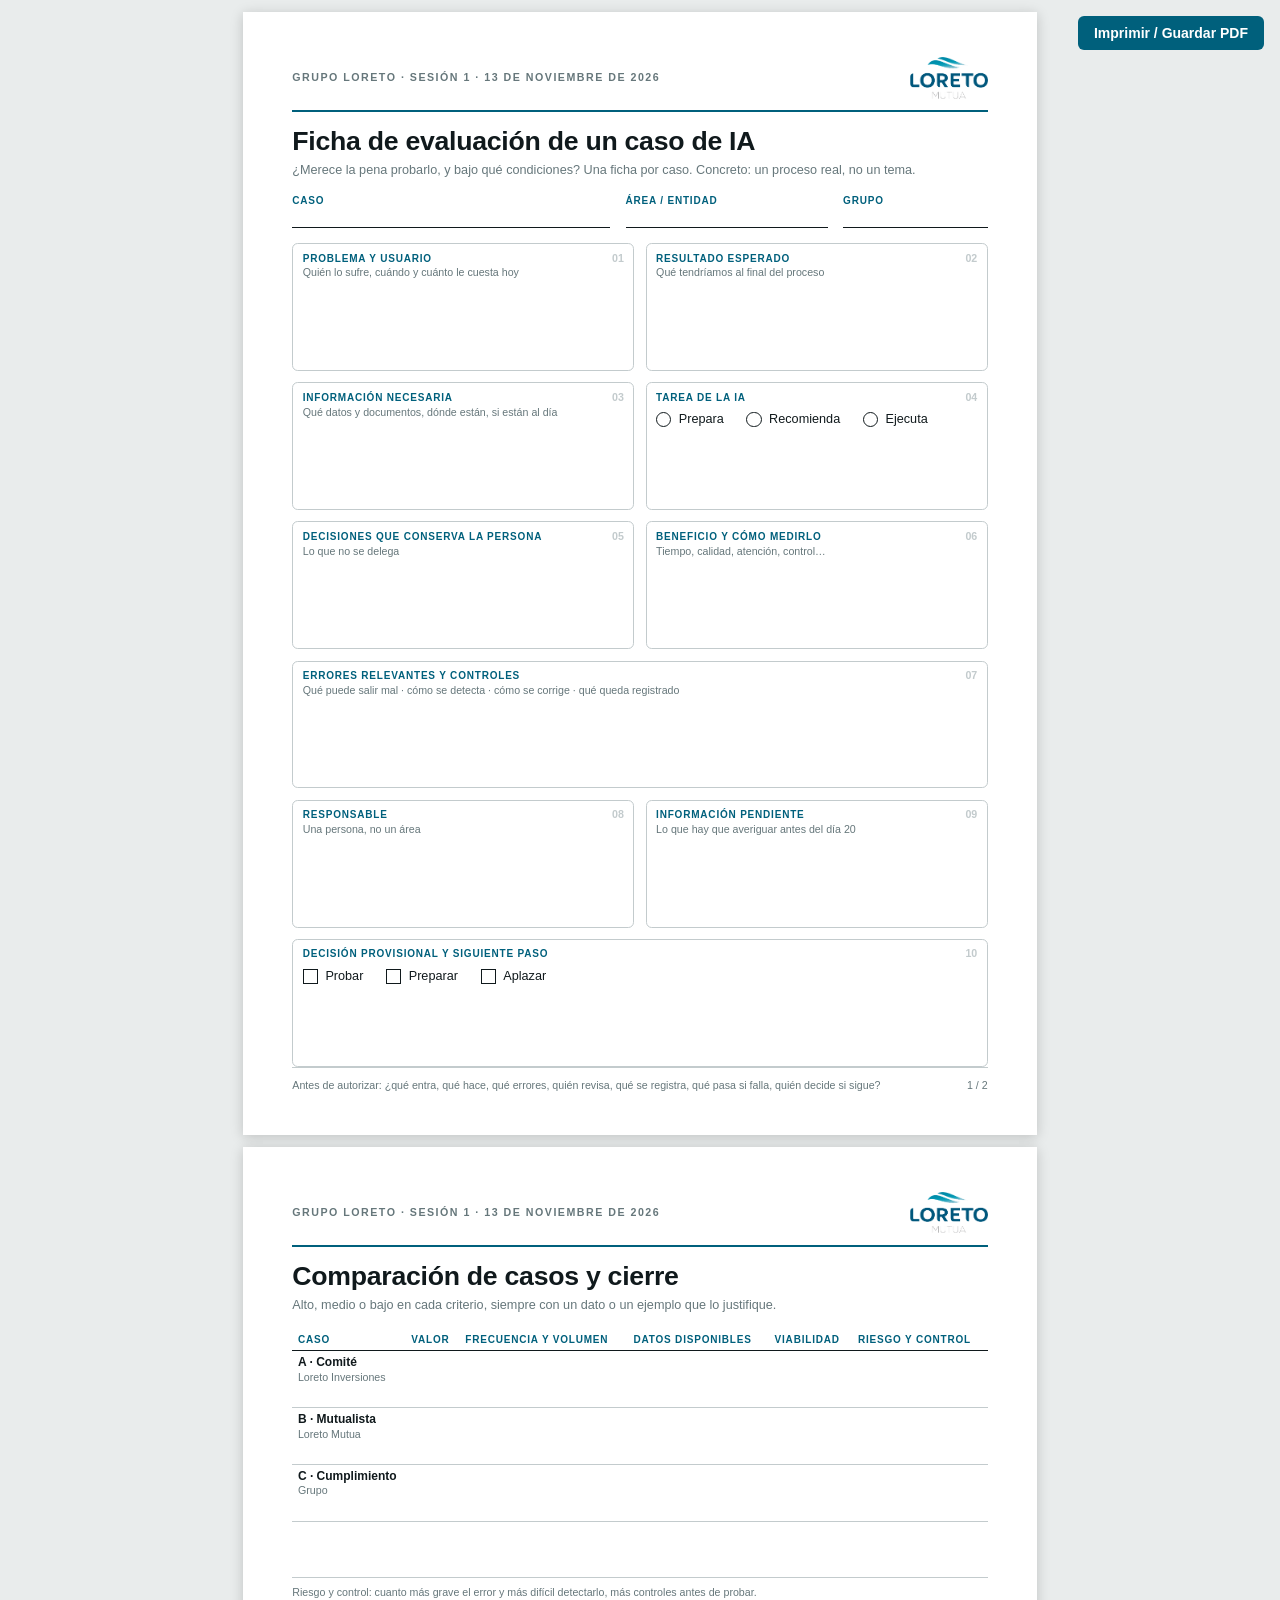
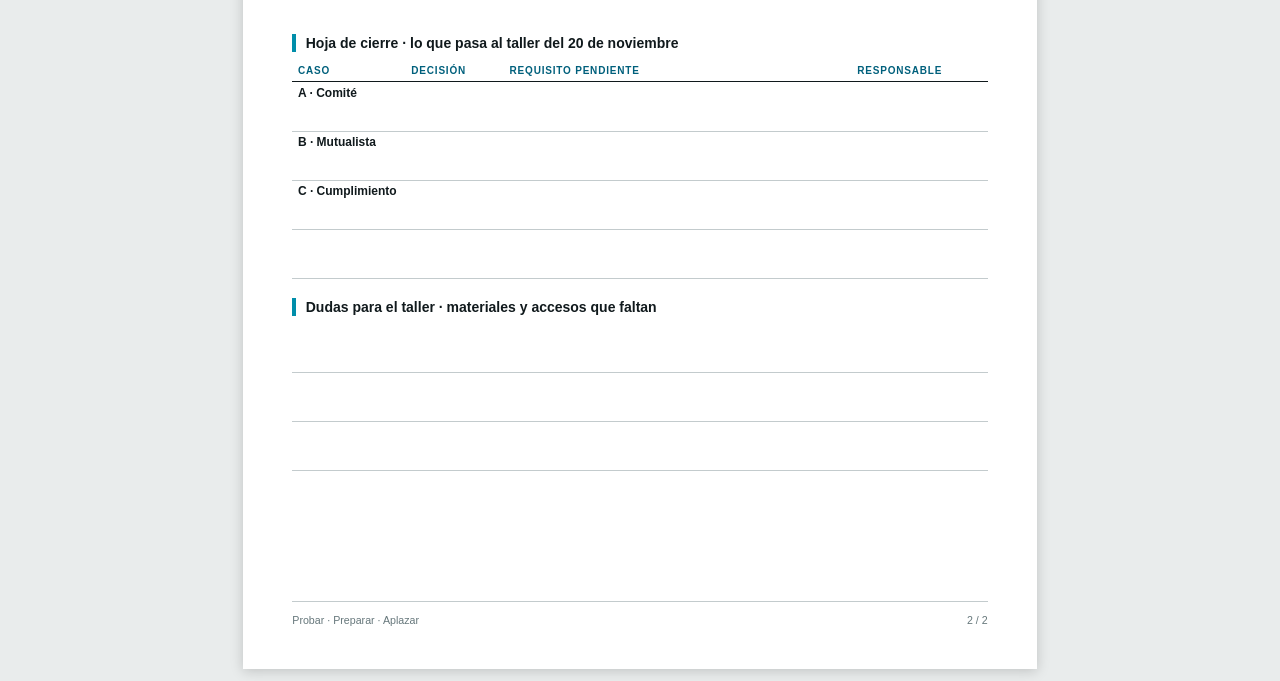
==== ficha.html @ 1c8eb963 "Grupo Loreto, sesión 1 (13 nov 2026): dónde empezar con la IA Presentación con dinámicas en pantalla" ====
<!doctype html>
<html lang="es">
<head>
<meta charset="utf-8">
<meta name="viewport" content="width=device-width, initial-scale=1">
<meta name="robots" content="noindex, nofollow">
<title>Ficha de evaluación · Grupo Loreto</title>
<link rel="icon" href="img/favicon.png">
<style>
:root { --petroleo: #00607c; --turquesa: #008eaa; --negro: #10191c; --gris: #66777b; --linea: #c3cbcd; }
* { box-sizing: border-box; margin: 0; padding: 0; }
body { font-family: 'Helvetica Neue', Helvetica, Arial, sans-serif; color: var(--negro); background: #e9ecec; font-size: 10.5pt; line-height: 1.3; }
.page { width: 210mm; min-height: 297mm; margin: 12px auto; background: #fff; padding: 12mm 13mm 11mm; box-shadow: 0 2px 12px rgba(0,0,0,.18); display: flex; flex-direction: column; }
.bar { display: flex; align-items: center; justify-content: space-between; border-bottom: 2px solid var(--petroleo); padding-bottom: 3mm; margin-bottom: 4mm; }
.bar img { height: 11mm; }
.kicker { font-size: 8pt; letter-spacing: .14em; text-transform: uppercase; font-weight: 700; color: var(--gris); }
h1 { font-size: 20pt; line-height: 1.1; letter-spacing: -.01em; margin: 0 0 1.5mm; }
.lead { color: var(--gris); font-size: 9.5pt; margin-bottom: 4mm; }
.who { display: grid; grid-template-columns: 2.2fr 1.4fr 1fr; gap: 4mm; margin-bottom: 4mm; }
.f { border-bottom: 1px solid var(--negro); min-height: 9mm; }
label, .box b { display: block; font-size: 7.5pt; letter-spacing: .08em; text-transform: uppercase; font-weight: 700; color: var(--petroleo); }
.box small { display: block; font-size: 8pt; color: var(--gris); margin-top: .5mm; }
.grid { display: grid; grid-template-columns: 1fr 1fr; gap: 3mm; flex: 1; grid-auto-rows: 1fr; }
.box { border: 1px solid var(--linea); border-radius: 1.5mm; padding: 2mm 2.5mm; min-height: 22mm; position: relative; }
.box .n { position: absolute; right: 2.5mm; top: 2mm; font-size: 8pt; font-weight: 700; color: var(--linea); }
.box.full { grid-column: 1 / -1; }
.opts { display: flex; gap: 6mm; margin-top: 2mm; font-size: 9.5pt; }
.opts span { display: inline-flex; align-items: center; gap: 2mm; }
.opts i { width: 4mm; height: 4mm; border: 1.5px solid var(--negro); display: inline-block; }
.opts.tarea i { border-radius: 50%; }
table { width: 100%; border-collapse: collapse; }
th { font-size: 7.5pt; letter-spacing: .08em; text-transform: uppercase; text-align: left; color: var(--petroleo); padding: 1.2mm 1.5mm; border-bottom: 1.5px solid var(--negro); vertical-align: bottom; }
td { border-bottom: 1px solid var(--linea); height: 15mm; padding: 1mm 1.5mm; vertical-align: top; font-size: 9pt; }
td.c { font-weight: 700; width: 30mm; }
td.c small { display: block; font-weight: 400; color: var(--gris); font-size: 8pt; }
.escala { font-size: 8pt; color: var(--gris); margin: 2mm 0 4mm; }
h2 { font-size: 10.5pt; margin: 5mm 0 2mm; padding-left: 2.5mm; border-left: 4px solid var(--turquesa); }
.tall td { height: 13mm; }
.foot { margin-top: auto; padding-top: 3mm; font-size: 8pt; color: var(--gris); display: flex; justify-content: space-between; border-top: 1px solid var(--linea); }
.print { position: fixed; right: 16px; top: 16px; background: var(--petroleo); color: #fff; border: 0; border-radius: 6px; padding: 10px 16px; font: 600 14px/1 'Helvetica Neue', Helvetica, Arial, sans-serif; cursor: pointer; }
.print:hover { background: #004a60; }
@page { size: A4; margin: 0; }
@media print {
  body { background: #fff; }
  .page { margin: 0; box-shadow: none; page-break-after: always; }
  .page:last-child { page-break-after: auto; }
  .print { display: none; }
  * { -webkit-print-color-adjust: exact; print-color-adjust: exact; }
}
</style>
</head>
<body>
<button class="print" onclick="window.print()">Imprimir / Guardar PDF</button>

<div class="page">
  <div class="bar"><span class="kicker">Grupo Loreto · Sesión 1 · 13 de noviembre de 2026</span><img src="img/loreto-color.png" alt="Loreto Mutua"></div>
  <h1>Ficha de evaluación de un caso de IA</h1>
  <div class="lead">¿Merece la pena probarlo, y bajo qué condiciones? Una ficha por caso. Concreto: un proceso real, no un tema.</div>

  <div class="who">
    <div class="f"><label>Caso</label></div>
    <div class="f"><label>Área / entidad</label></div>
    <div class="f"><label>Grupo</label></div>
  </div>

  <div class="grid">
    <div class="box"><span class="n">01</span><b>Problema y usuario</b><small>Quién lo sufre, cuándo y cuánto le cuesta hoy</small></div>
    <div class="box"><span class="n">02</span><b>Resultado esperado</b><small>Qué tendríamos al final del proceso</small></div>
    <div class="box"><span class="n">03</span><b>Información necesaria</b><small>Qué datos y documentos, dónde están, si están al día</small></div>
    <div class="box"><span class="n">04</span><b>Tarea de la IA</b>
      <div class="opts tarea"><span><i></i>Prepara</span><span><i></i>Recomienda</span><span><i></i>Ejecuta</span></div></div>
    <div class="box"><span class="n">05</span><b>Decisiones que conserva la persona</b><small>Lo que no se delega</small></div>
    <div class="box"><span class="n">06</span><b>Beneficio y cómo medirlo</b><small>Tiempo, calidad, atención, control…</small></div>
    <div class="box full"><span class="n">07</span><b>Errores relevantes y controles</b><small>Qué puede salir mal · cómo se detecta · cómo se corrige · qué queda registrado</small></div>
    <div class="box"><span class="n">08</span><b>Responsable</b><small>Una persona, no un área</small></div>
    <div class="box"><span class="n">09</span><b>Información pendiente</b><small>Lo que hay que averiguar antes del día 20</small></div>
    <div class="box full"><span class="n">10</span><b>Decisión provisional y siguiente paso</b>
      <div class="opts"><span><i></i>Probar</span><span><i></i>Preparar</span><span><i></i>Aplazar</span></div></div>
  </div>
  <div class="foot"><span>Antes de autorizar: ¿qué entra, qué hace, qué errores, quién revisa, qué se registra, qué pasa si falla, quién decide si sigue?</span><span>1 / 2</span></div>
</div>

<div class="page">
  <div class="bar"><span class="kicker">Grupo Loreto · Sesión 1 · 13 de noviembre de 2026</span><img src="img/loreto-color.png" alt="Loreto Mutua"></div>
  <h1>Comparación de casos y cierre</h1>
  <div class="lead">Alto, medio o bajo en cada criterio, siempre con un dato o un ejemplo que lo justifique.</div>

  <table>
    <tr><th>Caso</th><th>Valor</th><th>Frecuencia y volumen</th><th>Datos disponibles</th><th>Viabilidad</th><th>Riesgo y control</th></tr>
    <tr><td class="c">A · Comité<small>Loreto Inversiones</small></td><td></td><td></td><td></td><td></td><td></td></tr>
    <tr><td class="c">B · Mutualista<small>Loreto Mutua</small></td><td></td><td></td><td></td><td></td><td></td></tr>
    <tr><td class="c">C · Cumplimiento<small>Grupo</small></td><td></td><td></td><td></td><td></td><td></td></tr>
    <tr><td class="c">&nbsp;</td><td></td><td></td><td></td><td></td><td></td></tr>
  </table>
  <div class="escala">Riesgo y control: cuanto más grave el error y más difícil detectarlo, más controles antes de probar.</div>

  <h2>Hoja de cierre · lo que pasa al taller del 20 de noviembre</h2>
  <table class="tall">
    <tr><th style="width:30mm">Caso</th><th style="width:26mm">Decisión</th><th>Requisito pendiente</th><th style="width:36mm">Responsable</th></tr>
    <tr><td class="c">A · Comité</td><td></td><td></td><td></td></tr>
    <tr><td class="c">B · Mutualista</td><td></td><td></td><td></td></tr>
    <tr><td class="c">C · Cumplimiento</td><td></td><td></td><td></td></tr>
    <tr><td class="c">&nbsp;</td><td></td><td></td><td></td></tr>
  </table>

  <h2>Dudas para el taller · materiales y accesos que faltan</h2>
  <table class="tall">
    <tr><td></td></tr><tr><td></td></tr><tr><td></td></tr>
  </table>
  <div class="foot"><span>Probar · Preparar · Aplazar</span><span>2 / 2</span></div>
</div>
</body>
</html>
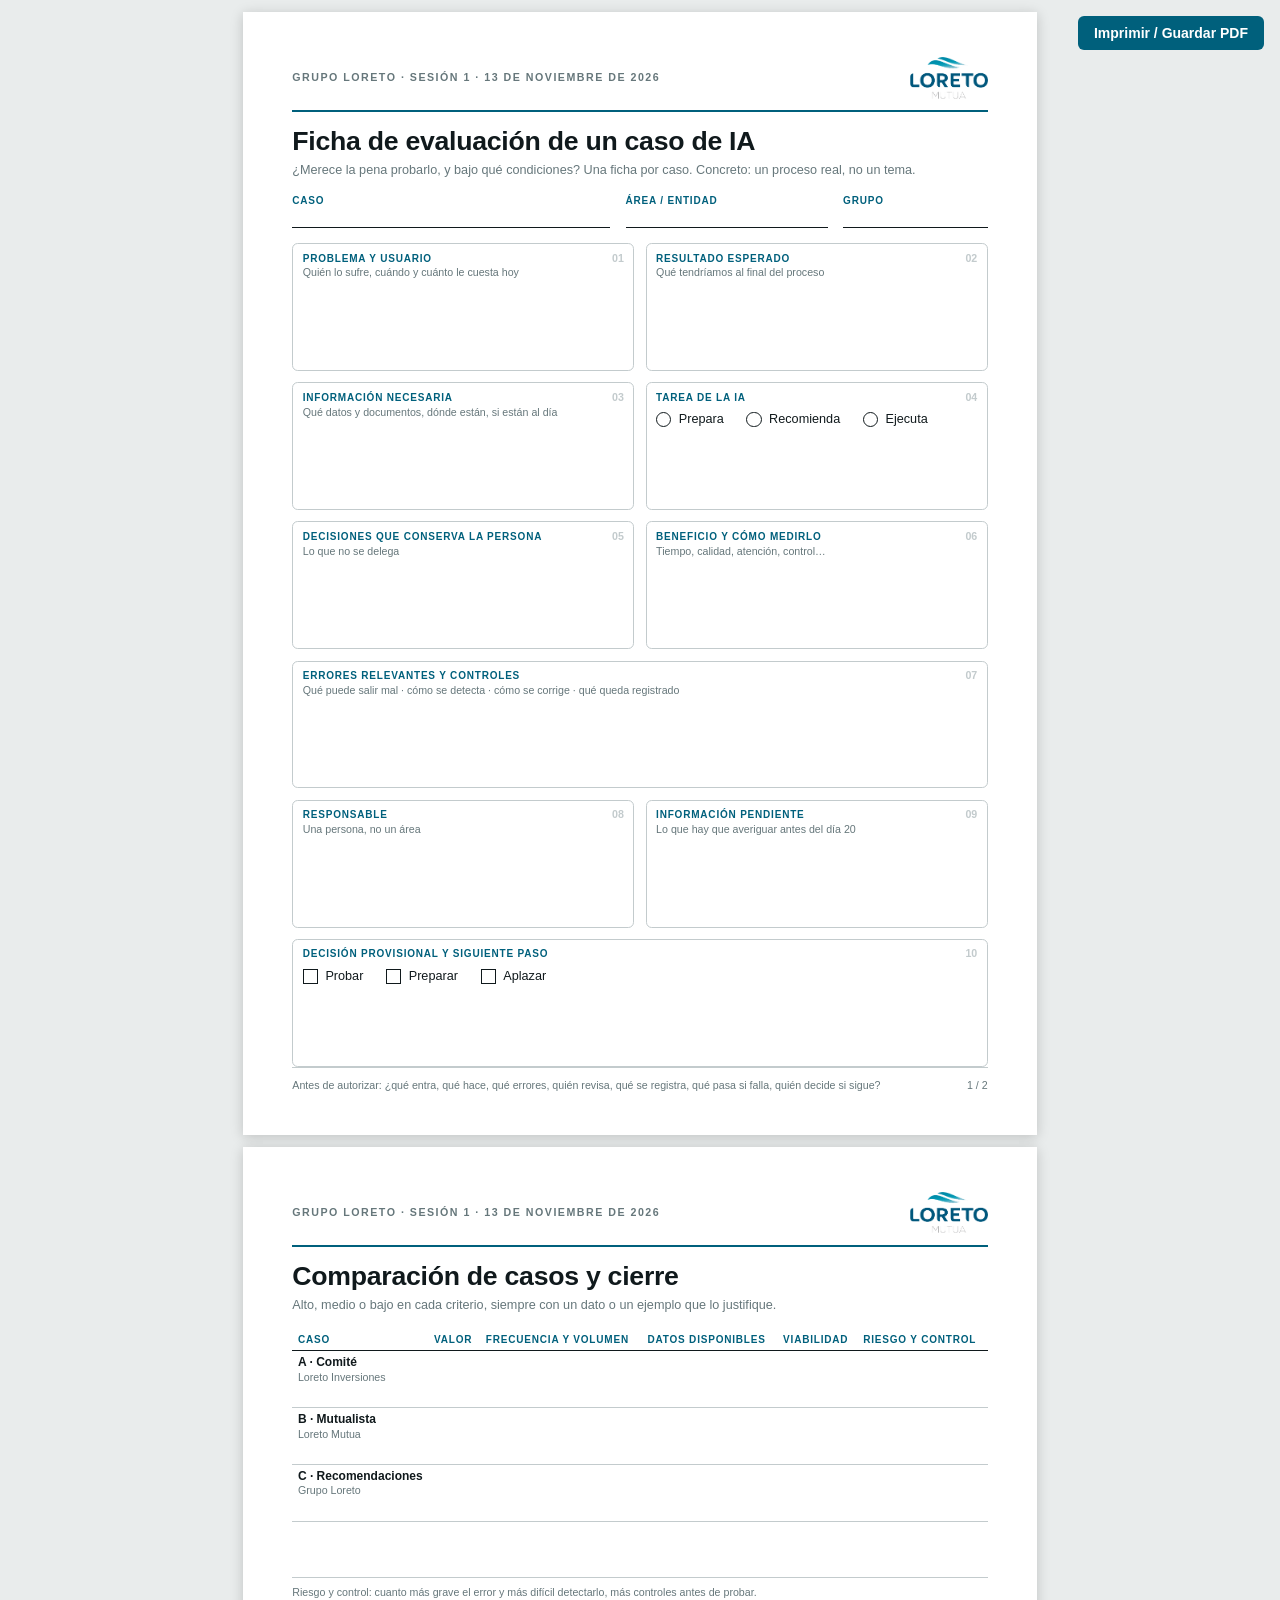
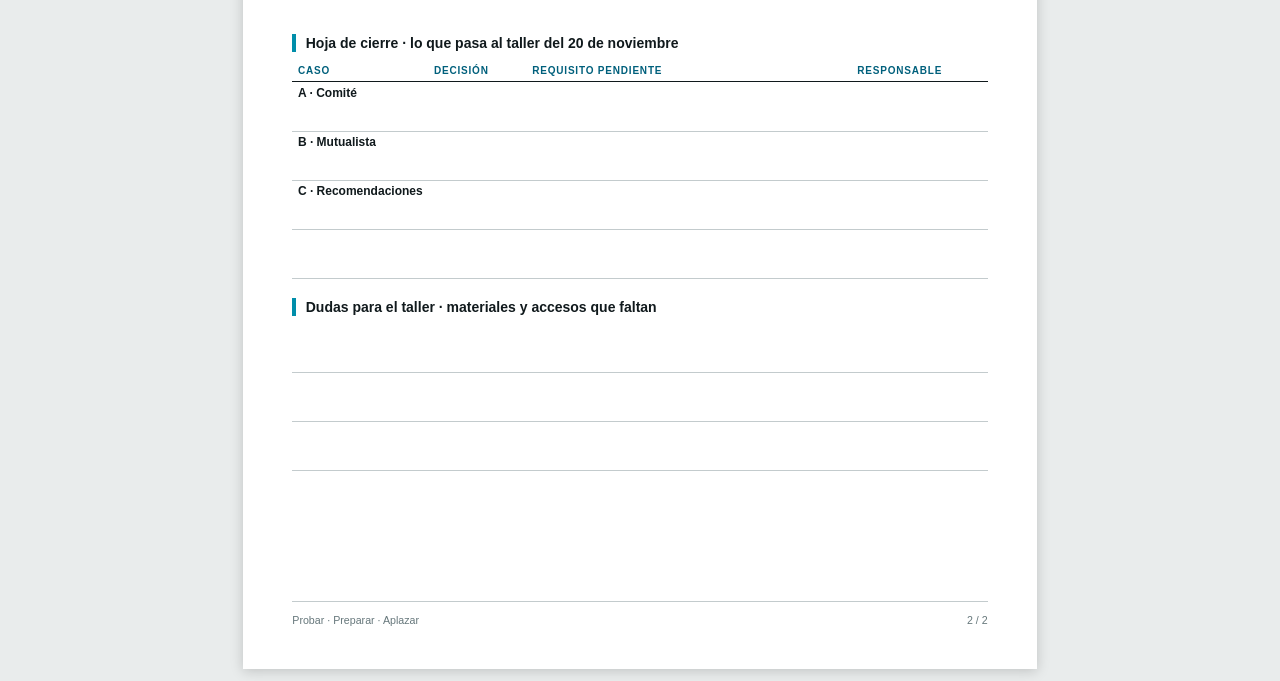
==== commit 9c418c31: "Renombra el caso C y explica probar, preparar y aplazar El caso C pasa a «Recomendaciones» en la fic" ====
--- a/ficha.html
+++ b/ficha.html
@@ -31,7 +31,7 @@
 table { width: 100%; border-collapse: collapse; }
 th { font-size: 7.5pt; letter-spacing: .08em; text-transform: uppercase; text-align: left; color: var(--petroleo); padding: 1.2mm 1.5mm; border-bottom: 1.5px solid var(--negro); vertical-align: bottom; }
 td { border-bottom: 1px solid var(--linea); height: 15mm; padding: 1mm 1.5mm; vertical-align: top; font-size: 9pt; }
-td.c { font-weight: 700; width: 30mm; }
+td.c { font-weight: 700; width: 35mm; white-space: nowrap; }
 td.c small { display: block; font-weight: 400; color: var(--gris); font-size: 8pt; }
 .escala { font-size: 8pt; color: var(--gris); margin: 2mm 0 4mm; }
 h2 { font-size: 10.5pt; margin: 5mm 0 2mm; padding-left: 2.5mm; border-left: 4px solid var(--turquesa); }
@@ -89,17 +89,17 @@
     <tr><th>Caso</th><th>Valor</th><th>Frecuencia y volumen</th><th>Datos disponibles</th><th>Viabilidad</th><th>Riesgo y control</th></tr>
     <tr><td class="c">A · Comité<small>Loreto Inversiones</small></td><td></td><td></td><td></td><td></td><td></td></tr>
     <tr><td class="c">B · Mutualista<small>Loreto Mutua</small></td><td></td><td></td><td></td><td></td><td></td></tr>
-    <tr><td class="c">C · Cumplimiento<small>Grupo</small></td><td></td><td></td><td></td><td></td><td></td></tr>
+    <tr><td class="c">C · Recomendaciones<small>Grupo Loreto</small></td><td></td><td></td><td></td><td></td><td></td></tr>
     <tr><td class="c">&nbsp;</td><td></td><td></td><td></td><td></td><td></td></tr>
   </table>
   <div class="escala">Riesgo y control: cuanto más grave el error y más difícil detectarlo, más controles antes de probar.</div>
 
   <h2>Hoja de cierre · lo que pasa al taller del 20 de noviembre</h2>
   <table class="tall">
-    <tr><th style="width:30mm">Caso</th><th style="width:26mm">Decisión</th><th>Requisito pendiente</th><th style="width:36mm">Responsable</th></tr>
+    <tr><th style="width:35mm">Caso</th><th style="width:26mm">Decisión</th><th>Requisito pendiente</th><th style="width:36mm">Responsable</th></tr>
     <tr><td class="c">A · Comité</td><td></td><td></td><td></td></tr>
     <tr><td class="c">B · Mutualista</td><td></td><td></td><td></td></tr>
-    <tr><td class="c">C · Cumplimiento</td><td></td><td></td><td></td></tr>
+    <tr><td class="c">C · Recomendaciones</td><td></td><td></td><td></td></tr>
     <tr><td class="c">&nbsp;</td><td></td><td></td><td></td></tr>
   </table>
 
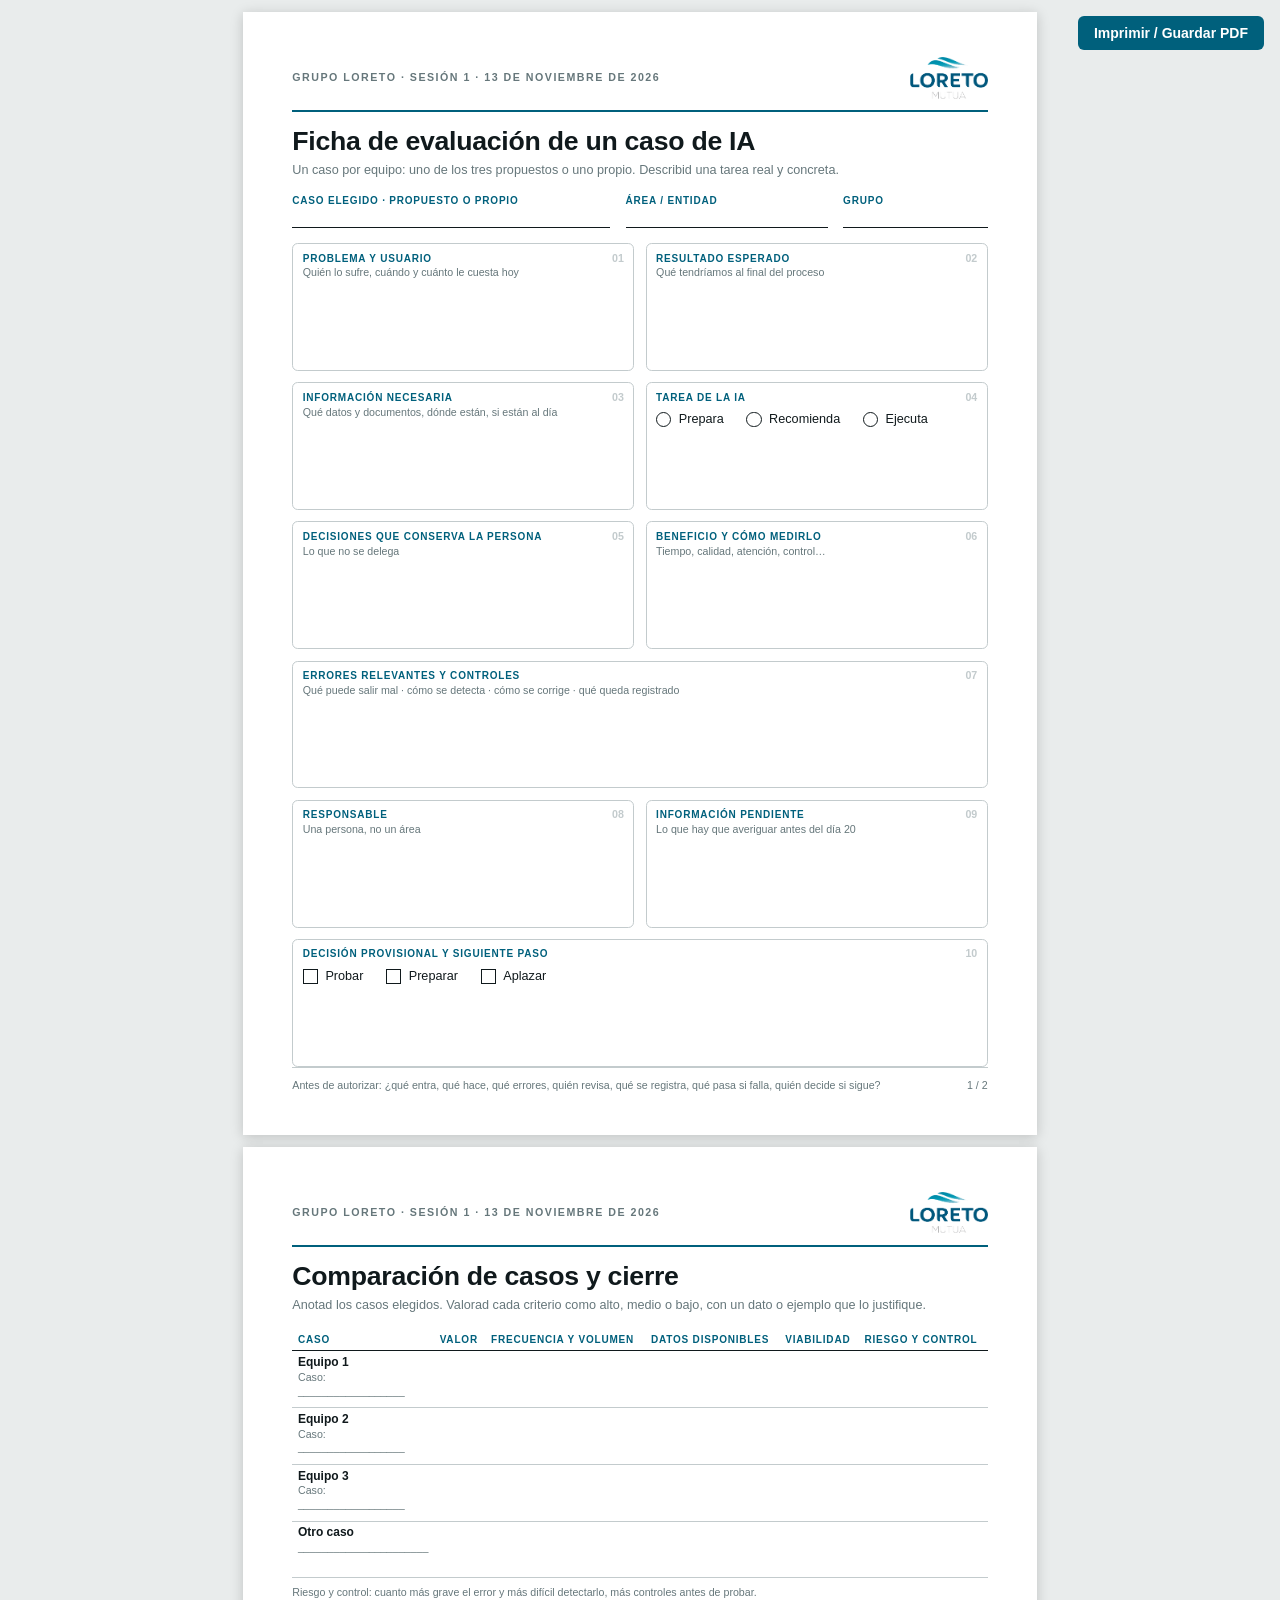
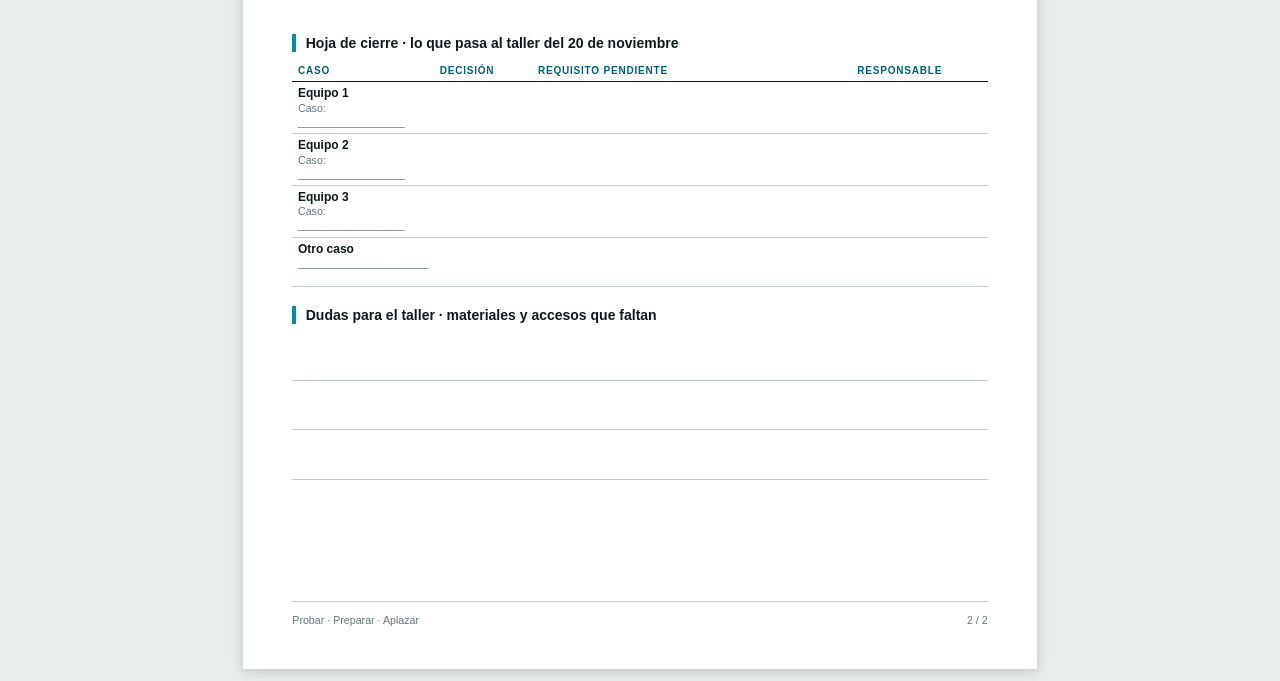
==== commit 7189433c: "Integra índice, separadores con imágenes y revelado del agente" ====
--- a/ficha.html
+++ b/ficha.html
@@ -32,7 +32,7 @@
 th { font-size: 7.5pt; letter-spacing: .08em; text-transform: uppercase; text-align: left; color: var(--petroleo); padding: 1.2mm 1.5mm; border-bottom: 1.5px solid var(--negro); vertical-align: bottom; }
 td { border-bottom: 1px solid var(--linea); height: 15mm; padding: 1mm 1.5mm; vertical-align: top; font-size: 9pt; }
 td.c { font-weight: 700; width: 35mm; white-space: nowrap; }
-td.c small { display: block; font-weight: 400; color: var(--gris); font-size: 8pt; }
+td.c small { white-space: normal; display: block; font-weight: 400; color: var(--gris); font-size: 8pt; }
 .escala { font-size: 8pt; color: var(--gris); margin: 2mm 0 4mm; }
 h2 { font-size: 10.5pt; margin: 5mm 0 2mm; padding-left: 2.5mm; border-left: 4px solid var(--turquesa); }
 .tall td { height: 13mm; }
@@ -55,10 +55,10 @@
 <div class="page">
   <div class="bar"><span class="kicker">Grupo Loreto · Sesión 1 · 13 de noviembre de 2026</span><img src="img/loreto-color.png" alt="Loreto Mutua"></div>
   <h1>Ficha de evaluación de un caso de IA</h1>
-  <div class="lead">¿Merece la pena probarlo, y bajo qué condiciones? Una ficha por caso. Concreto: un proceso real, no un tema.</div>
+  <div class="lead">Un caso por equipo: uno de los tres propuestos o uno propio. Describid una tarea real y concreta.</div>
 
   <div class="who">
-    <div class="f"><label>Caso</label></div>
+    <div class="f"><label>Caso elegido · propuesto o propio</label></div>
     <div class="f"><label>Área / entidad</label></div>
     <div class="f"><label>Grupo</label></div>
   </div>
@@ -83,24 +83,24 @@
 <div class="page">
   <div class="bar"><span class="kicker">Grupo Loreto · Sesión 1 · 13 de noviembre de 2026</span><img src="img/loreto-color.png" alt="Loreto Mutua"></div>
   <h1>Comparación de casos y cierre</h1>
-  <div class="lead">Alto, medio o bajo en cada criterio, siempre con un dato o un ejemplo que lo justifique.</div>
+  <div class="lead">Anotad los casos elegidos. Valorad cada criterio como alto, medio o bajo, con un dato o ejemplo que lo justifique.</div>
 
   <table>
     <tr><th>Caso</th><th>Valor</th><th>Frecuencia y volumen</th><th>Datos disponibles</th><th>Viabilidad</th><th>Riesgo y control</th></tr>
-    <tr><td class="c">A · Comité<small>Loreto Inversiones</small></td><td></td><td></td><td></td><td></td><td></td></tr>
-    <tr><td class="c">B · Mutualista<small>Loreto Mutua</small></td><td></td><td></td><td></td><td></td><td></td></tr>
-    <tr><td class="c">C · Recomendaciones<small>Grupo Loreto</small></td><td></td><td></td><td></td><td></td><td></td></tr>
-    <tr><td class="c">&nbsp;</td><td></td><td></td><td></td><td></td><td></td></tr>
+    <tr><td class="c">Equipo 1<small>Caso: __________________</small></td><td></td><td></td><td></td><td></td><td></td></tr>
+    <tr><td class="c">Equipo 2<small>Caso: __________________</small></td><td></td><td></td><td></td><td></td><td></td></tr>
+    <tr><td class="c">Equipo 3<small>Caso: __________________</small></td><td></td><td></td><td></td><td></td><td></td></tr>
+    <tr><td class="c">Otro caso<small>______________________</small></td><td></td><td></td><td></td><td></td><td></td></tr>
   </table>
   <div class="escala">Riesgo y control: cuanto más grave el error y más difícil detectarlo, más controles antes de probar.</div>
 
   <h2>Hoja de cierre · lo que pasa al taller del 20 de noviembre</h2>
   <table class="tall">
     <tr><th style="width:35mm">Caso</th><th style="width:26mm">Decisión</th><th>Requisito pendiente</th><th style="width:36mm">Responsable</th></tr>
-    <tr><td class="c">A · Comité</td><td></td><td></td><td></td></tr>
-    <tr><td class="c">B · Mutualista</td><td></td><td></td><td></td></tr>
-    <tr><td class="c">C · Recomendaciones</td><td></td><td></td><td></td></tr>
-    <tr><td class="c">&nbsp;</td><td></td><td></td><td></td></tr>
+    <tr><td class="c">Equipo 1<small>Caso: __________________</small></td><td></td><td></td><td></td></tr>
+    <tr><td class="c">Equipo 2<small>Caso: __________________</small></td><td></td><td></td><td></td></tr>
+    <tr><td class="c">Equipo 3<small>Caso: __________________</small></td><td></td><td></td><td></td></tr>
+    <tr><td class="c">Otro caso<small>______________________</small></td><td></td><td></td><td></td></tr>
   </table>
 
   <h2>Dudas para el taller · materiales y accesos que faltan</h2>
